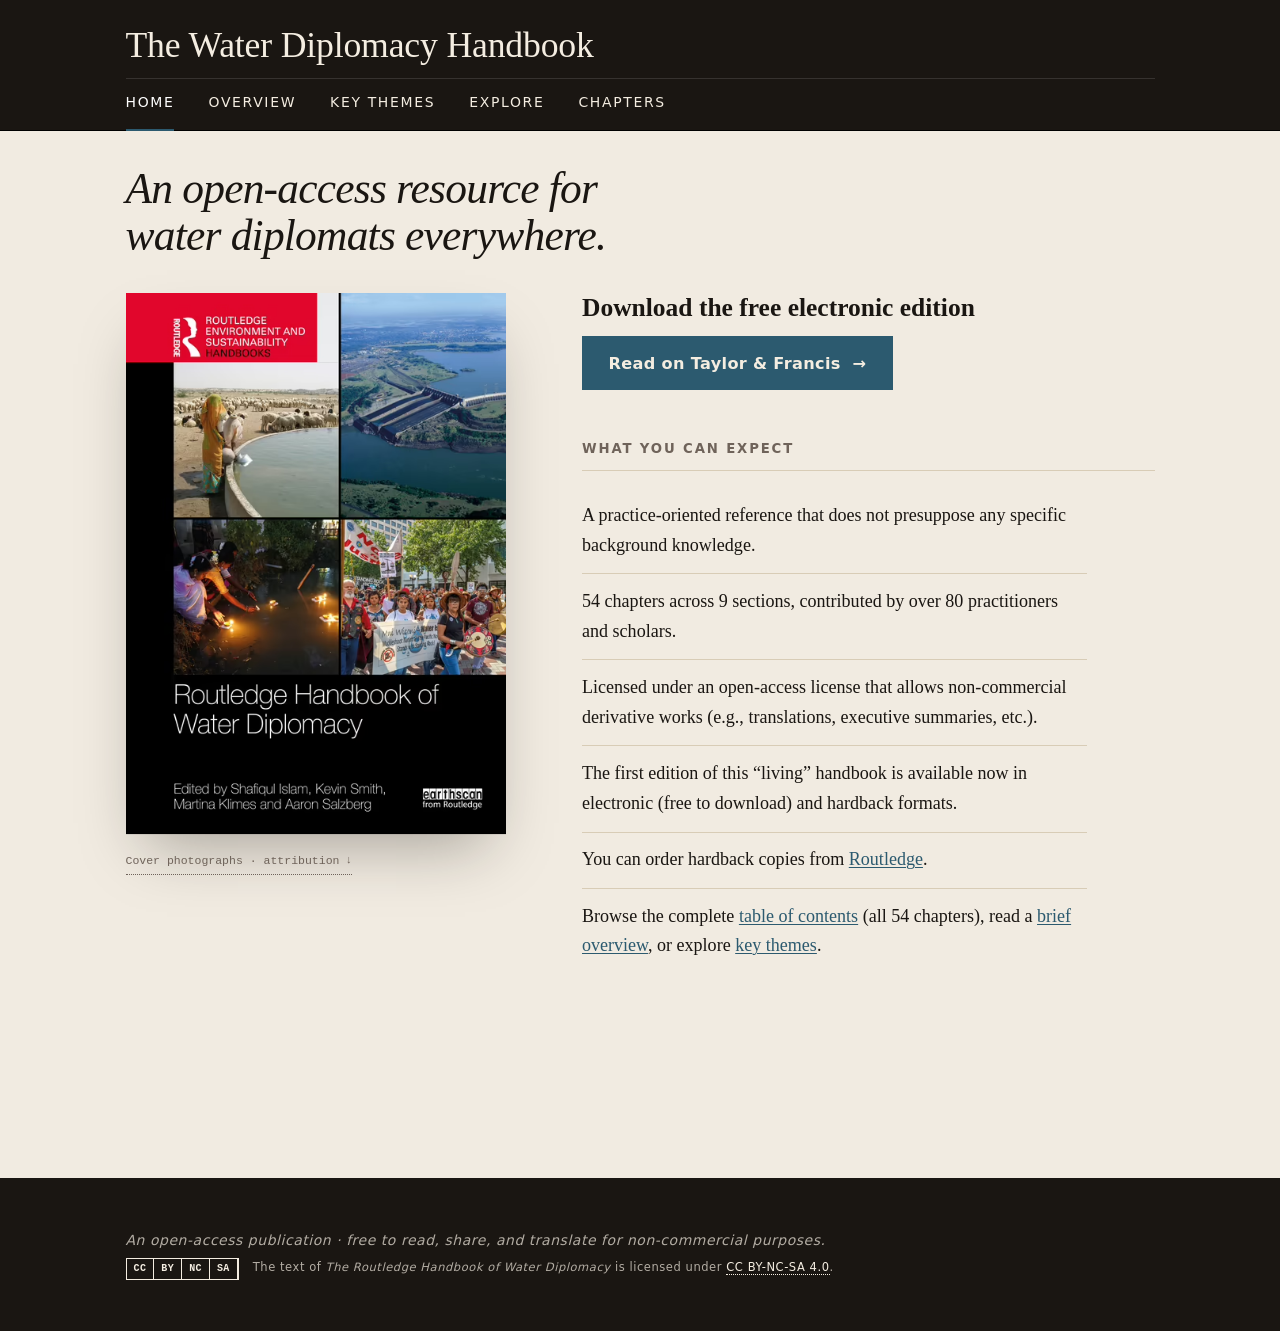
==== index.html @ 6915f602 "Initial static site push" ====
<!doctype html>
<html lang="en">
<head>
	<meta charset="utf-8">
	<meta name="viewport" content="width=device-width, initial-scale=1">
	<title>The Water Diplomacy Handbook</title>
	<meta name="description" content="An open-access resource for water diplomats everywhere. A practice-oriented reference, 54 chapters by 80+ contributors, available free as e-book and in hardback from Routledge.">
	<link rel="canonical" href="https://waterdiplomacyhandbook.com/">
	<link rel="icon" href="/favicon.ico" sizes="any">
	<link rel="icon" href="/favicon.svg" type="image/svg+xml">
	<script>document.documentElement.classList.add("js");</script>
	<link rel="stylesheet" href="styles.css?v=20260523-pages">

	<meta name="citation_title" content="Routledge Handbook of Water Diplomacy">
	<meta name="citation_author" content="Islam, Shafiqul">
	<meta name="citation_author" content="Smith, Kevin">
	<meta name="citation_author" content="Klimes, Martina">
	<meta name="citation_author" content="Salzberg, Aaron">
	<meta name="citation_publisher" content="Routledge">
	<meta name="citation_isbn" content="978-1-003-17843-9">
	<meta name="citation_isbn" content="978-1-032-01389-3">
	<meta name="citation_isbn" content="978-1-032-01392-3">
	<meta name="citation_publication_date" content="2026">
	<meta name="citation_book_title" content="Routledge Handbook of Water Diplomacy">
	<meta name="citation_doi" content="10.4324/9781003178439">

	<meta property="og:type" content="book">
	<meta property="og:site_name" content="The Water Diplomacy Handbook">
	<meta property="og:title" content="The Water Diplomacy Handbook">
	<meta property="og:description" content="An open-access resource for water diplomats everywhere. A practice-oriented reference, 54 chapters by 80+ contributors, available free as e-book and in hardback from Routledge.">
	<meta property="og:url" content="https://waterdiplomacyhandbook.com/">
	<meta property="og:image" content="https://waterdiplomacyhandbook.com/assets/images/cover/cover-handbook.jpg">
	<meta property="og:image:width" content="1800">
	<meta property="og:image:height" content="2562">
	<meta property="og:image:alt" content="Routledge Handbook of Water Diplomacy book cover">
	<meta property="book:isbn" content="978-1-003-17843-9">
	<meta property="book:release_date" content="2026">
	<meta name="twitter:card" content="summary_large_image">
	<meta name="twitter:title" content="The Water Diplomacy Handbook">
	<meta name="twitter:description" content="An open-access resource for water diplomats everywhere. 54 chapters by 80+ contributors, free e-book + Routledge hardback.">
	<meta name="twitter:image" content="https://waterdiplomacyhandbook.com/assets/images/cover/cover-handbook.jpg">
	<meta name="twitter:image:alt" content="Routledge Handbook of Water Diplomacy book cover">

	<script type="application/ld+json">
{
	"@context": "https://schema.org",
	"@type": "Book",
	"name": "Routledge Handbook of Water Diplomacy",
	"alternateName": "The Water Diplomacy Handbook",
	"description": "An open-access reference for water diplomats. 54 chapters across 9 sections, by 80+ practitioners and scholars. Available free as e-book and in hardback from Routledge.",
	"url": "https://waterdiplomacyhandbook.com/",
	"image": "https://waterdiplomacyhandbook.com/assets/images/cover/cover-handbook.jpg",
	"isbn": [
		"978-1-032-01389-3",
		"978-1-032-01392-3",
		"978-1-003-17843-9"
	],
	"bookEdition": "First Edition",
	"datePublished": "2026",
	"copyrightYear": 2026,
	"inLanguage": "en",
	"publisher": {
		"@type": "Organization",
		"name": "Routledge",
		"parentOrganization": {
			"@type": "Organization",
			"name": "Taylor & Francis Group"
		}
	},
	"editor": [
		{ "@type": "Person", "name": "Shafiqul Islam" },
		{ "@type": "Person", "name": "Kevin Smith" },
		{ "@type": "Person", "name": "Martina Klimes" },
		{ "@type": "Person", "name": "Aaron Salzberg" }
	],
	"license": "https://creativecommons.org/licenses/by-nc-sa/4.0/deed.en",
	"sameAs": "https://www.taylorfrancis.com/books/oa-edit/10.4324/9781003178439",
	"identifier": {
		"@type": "PropertyValue",
		"propertyID": "DOI",
		"value": "10.4324/9781003178439"
	},
	"workExample": {
		"@type": "Book",
		"@id": "https://waterdiplomacyhandbook.com/chapters/",
		"bookFormat": "https://schema.org/EBook",
		"isbn": "978-1-003-17843-9"
	}
}
	</script>
</head>
<body>
	<a class="skip-link" href="#content">Skip to content</a>

	<header class="site-header">
		<div class="container">
			<p class="wordmark"><a href="./" rel="home">The Water Diplomacy Handbook</a></p>
		</div>
		<nav class="site-nav" aria-label="Primary">
			<div class="container">
				<button class="nav-toggle" type="button" aria-label="Menu" aria-expanded="false" aria-controls="nav-list">Menu</button>
				<ul class="nav-list" id="nav-list">
						<li><a href="./" aria-current="page">Home</a></li>
						<li><a href="./brief-overview/">Overview</a></li>
						<li><a href="./key-themes/">Key Themes</a></li>
						<li><a href="./explore/">Explore</a></li>
						<li><a href="./chapters/">Chapters</a></li>
					</ul>
			</div>
		</nav>
	</header>

	<main id="content">
		<div class="container">
			<h1 class="lead-heading">An open-access resource for water diplomats everywhere.</h1>

			<section class="home-grid">
				<figure>
					<picture>
						<source type="image/avif"
						        srcset="assets/images/cover/cover-handbook-480.avif 480w,
						                assets/images/cover/cover-handbook-800.avif 800w,
						                assets/images/cover/cover-handbook-1200.avif 1200w,
						                assets/images/cover/cover-handbook-1800.avif 1800w"
						        sizes="(min-width: 820px) 380px, calc(100vw - 3rem)">
						<source type="image/webp"
						        srcset="assets/images/cover/cover-handbook-480.webp 480w,
						                assets/images/cover/cover-handbook-800.webp 800w,
						                assets/images/cover/cover-handbook-1200.webp 1200w,
						                assets/images/cover/cover-handbook-1800.webp 1800w"
						        sizes="(min-width: 820px) 380px, calc(100vw - 3rem)">
						<img src="assets/images/cover/cover-handbook.jpg"
						     srcset="assets/images/cover/cover-handbook-480.jpg 480w,
						             assets/images/cover/cover-handbook-800.jpg 800w,
						             assets/images/cover/cover-handbook-1200.jpg 1200w,
						             assets/images/cover/cover-handbook-1800.jpg 1800w"
						     sizes="(min-width: 820px) 380px, calc(100vw - 3rem)"
						     alt="Routledge Handbook of Water Diplomacy book cover"
						     width="1800" height="2562"
						     loading="eager"
					     fetchpriority="high">
					</picture>
					<figcaption class="cover-credits" id="cover-credits">
						<details>
							<summary>Cover photographs · attribution</summary>
							<ol>
								<li><span class="pos">Top&nbsp;left</span> &ldquo;<a href="https://commons.wikimedia.org/wiki/File:Thar_Desert,_India,_Water_well.jpg">Water well in Thar Desert, India</a>&rdquo; by Vyacheslav&nbsp;Argenberg &middot; <a href="https://creativecommons.org/licenses/by/4.0/deed.en">CC&nbsp;BY&nbsp;4.0</a></li>
								<li><span class="pos">Top&nbsp;right</span> &ldquo;<a href="https://commons.wikimedia.org/wiki/File:Itaipu_Aerea.jpg">Aerial view of Itaipu Dam</a>&rdquo; by International Hydropower Association (IHA) &middot; <a href="https://creativecommons.org/licenses/by/2.0/deed.en">CC&nbsp;BY&nbsp;2.0</a></li>
								<li><span class="pos">Bottom&nbsp;left</span> &ldquo;<a href="https://commons.wikimedia.org/wiki/File:NoDAPL-Drums-JohnDuffy.png">NoDAPL Drums</a>&rdquo; by John&nbsp;Duffy &middot; <a href="https://creativecommons.org/licenses/by/2.0/deed.en">CC&nbsp;BY&nbsp;2.0</a></li>
								<li><span class="pos">Bottom&nbsp;right</span> &ldquo;<a href="https://commons.wikimedia.org/wiki/File:Santal_Girls_Floating_Lighted_Diyas_On_Water_As_A_Traditional_Ritual_-_11th_Museum_Day_Celebration_-_Museum_Of_Santal_Culture_-_Birbhum_2024-12-08_03165.jpg">Santal Girls Floating Lighted Diyas on Water as a Traditional Ritual</a>&rdquo; by Biswarup&nbsp;Ganguly &middot; <a href="https://creativecommons.org/licenses/by/4.0/deed.en">CC&nbsp;BY&nbsp;4.0</a></li>
							</ol>
							<p class="composite-note">Composited and recoloured for the book cover.</p>
						</details>
					</figcaption>
				</figure>

				<div>
					<h2>Download the free electronic edition</h2>
					<p>
						<a href="https://www.taylorfrancis.com/books/oa-edit/10.4324/9781003178439/routledge-handbook-water-diplomacy-shafiqul-islam-kevin-smith-martina-klimes-aaron-salzberg">
							Read on Taylor &amp; Francis &nbsp;→
						</a>
					</p>

					<h3>What you can expect</h3>
					<ul>
						<li>A practice-oriented reference that does not presuppose any specific background knowledge.</li>
						<li>54 chapters across 9 sections, contributed by over 80 practitioners and scholars.</li>
						<li>Licensed under an open-access license that allows non-commercial derivative works (e.g., translations, executive summaries, etc.).</li>
						<li>The first edition of this &ldquo;living&rdquo; handbook is available now in electronic (free to download) and hardback formats.</li>
						<li>You can order hardback copies from <a href="https://www.routledge.com/Routledge-Handbook-of-Water-Diplomacy/Islam-Smith-Klimes-Salzberg/p/book/9781032013893">Routledge</a>.</li>
						<li>Browse the complete <a href="./chapters/">table of contents</a> (all 54 chapters), read a <a href="./brief-overview/">brief overview</a>, or explore <a href="./key-themes/">key themes</a>.</li>
					</ul>
				</div>
			</section>
		</div>
	</main>

	<footer class="site-footer">
		<div class="container">
			<p class="oa">An open-access publication · free to read, share, and translate for non-commercial purposes.</p>
			<p class="oa-meta">
				<a class="cc-badge" href="https://creativecommons.org/licenses/by-nc-sa/4.0/deed.en" rel="license">
					<span class="cc-mark" aria-hidden="true">CC</span>
					<span class="cc-mark" aria-hidden="true">BY</span>
					<span class="cc-mark" aria-hidden="true">NC</span>
					<span class="cc-mark" aria-hidden="true">SA</span>
					<span class="sr">Creative Commons Attribution-NonCommercial-ShareAlike 4.0 International</span>
				</a>
				<span class="oa-text">The text of <em>The Routledge Handbook of Water Diplomacy</em> is licensed under <a href="https://creativecommons.org/licenses/by-nc-sa/4.0/deed.en" rel="license">CC&nbsp;BY-NC-SA&nbsp;4.0</a>.</span>
			</p>
		</div>
	</footer>
	<script src="nav.js" defer></script>
	<!-- Cloudflare Web Analytics --><script defer src="https://static.cloudflareinsights.com/beacon.min.js" data-cf-beacon='{"token":"01be9aa19bea4b0d8bfd4ba75baf1956"}'></script><!-- End Cloudflare Web Analytics -->
</body>
</html>
---- styles.css ----
/* ===========================================================
   waterdiplomacyhandbook.com — Direction A · "Imprint"
   Editorial / serif-led. Defers to the book cover.
   Pure CSS, system fonts only.
   =========================================================== */

:root {
	/* Palette pulled from the cover --------------------------- */
	--ink:       #1a1612;   /* warm black, the title-band black on the cover */
	--ink-soft:  #2c2520;
	--paper:     #f1ebe1;   /* warm cream page */
	--paper-up:  #fbf7f0;   /* slightly lighter surface */
	--rule:      #d8ccb6;   /* warm taupe hairline */
	--muted:     #6f635a;   /* warm gray for metadata */
	--accent:    #2c5a6f;   /* reservoir blue — pulled from the dam photograph on the cover */
	--accent-hi: #1f4253;   /* hover · deeper reservoir */
	--on-ink:    #f4ede1;   /* page-color on the ink band */

	/* Type --------------------------------------------------- */
	--serif: Georgia, "Iowan Old Style", "Palatino Linotype", Palatino, "Charter", "Source Serif Pro", "Times New Roman", serif;
	--sans:  ui-sans-serif, system-ui, -apple-system, "Segoe UI", "Helvetica Neue", Arial, sans-serif;
	--mono:  ui-monospace, "SF Mono", Menlo, Consolas, "Liberation Mono", monospace;

	/* Scale (1.25 minor third on a 18px base) ---------------- */
	--t-base: 1.0625rem;   /* 17px */
	--t-lg:   1.25rem;     /* 20px */
	--t-xl:   1.5rem;      /* 24px */
	--t-2xl:  2rem;        /* 32px */
	--t-3xl:  2.625rem;    /* 42px */
	--t-4xl:  clamp(2.25rem, 3.2vw + 1rem, 3.75rem);

	/* Spacing scale ----------------------------------------- */
	--s-1: .25rem;  --s-2: .5rem;  --s-3: .75rem;
	--s-4: 1rem;    --s-5: 1.5rem; --s-6: 2rem;
	--s-7: 3rem;    --s-8: 4.5rem; --s-9: 6rem;

	--measure: 64ch;
}

*, *::before, *::after { box-sizing: border-box; }

html { font-size: 17px; }
body {
	margin: 0;
	font-family: var(--serif);
	font-size: var(--t-base);
	line-height: 1.65;
	color: var(--ink);
	background: var(--paper);
	-webkit-font-smoothing: antialiased;
	text-rendering: optimizeLegibility;
}

img { max-width: 100%; height: auto; display: block; }

a {
	color: var(--accent);
	text-decoration-thickness: 1px;
	text-underline-offset: 2px;
}
a:hover, a:focus { color: var(--accent-hi); }

.skip-link {
	position: absolute; left: -9999px; top: 0;
}
.skip-link:focus {
	left: var(--s-4); top: var(--s-4);
	background: var(--ink); color: var(--on-ink);
	padding: var(--s-2) var(--s-4); z-index: 100;
}

.container {
	max-width: 1080px;
	margin: 0 auto;
	padding: 0 var(--s-5);
}

/* --- Site header: a black band that echoes the cover ----- */
.site-header {
	background: var(--ink);
	color: var(--on-ink);
	border-bottom: 1px solid #000;
}
.site-header .container {
	padding-top: var(--s-5);
	padding-bottom: var(--s-3);
}
.wordmark {
	margin: 0;
	font-family: var(--serif);
	font-weight: 400;
	font-size: clamp(1.5rem, 1.4vw + 1.1rem, 2.1rem);
	letter-spacing: -0.005em;
	line-height: 1.1;
}
.wordmark a { color: var(--on-ink); text-decoration: none; }
.wordmark a:hover { color: #fff; }

.site-nav { background: var(--ink); }
.site-nav .container { padding-top: 0; padding-bottom: 0; }
.site-nav ul {
	list-style: none;
	margin: 0; padding: 0;
	display: flex; flex-wrap: wrap;
	gap: var(--s-6);
	border-top: 1px solid rgba(255,255,255,.12);
}
.site-nav a {
	display: inline-block;
	padding: var(--s-3) 0 calc(var(--s-3) + 2px);
	color: var(--on-ink);
	font-family: var(--sans);
	font-size: .82rem;
	font-weight: 500;
	letter-spacing: .12em;
	text-transform: uppercase;
	text-decoration: none;
	border-bottom: 2px solid transparent;
	margin-bottom: -1px;
}
.site-nav a:hover, .site-nav a:focus { color: #fff; }
.site-nav a[aria-current="page"] {
	border-bottom-color: var(--accent);
	color: #fff;
}

/* Progressive-enhancement primary nav. Without JavaScript, the mobile nav
   stays visible; with JavaScript, the button exposes expanded/collapsed state. */
.nav-toggle { display: none; }

/* --- Main -------------------------------------------------- */
main { padding: var(--s-6) 0 var(--s-9); }

/* ────────────────────────────────────────────────────────────
   UNIFIED PAGE HEADER
   Used on every interior page (Brief Overview, Key Themes,
   Explore, Foreword, Contributors, Detailed Overview, Chapters).
   Structure:   eyebrow → title → deck → 1px rule
   The block lives INSIDE each wrapper (.brief-section,
   .themes-prose, .overview-prose, .explore-prose, .foreword-prose,
   .chapters-page) so it inherits the wrapper's column width.
   ──────────────────────────────────────────────────────────── */
.page-head {
	margin: 0 0 var(--s-7);
	padding-bottom: var(--s-5);
	border-bottom: 1px solid var(--rule);
}
.page-eyebrow {
	font-family: var(--sans);
	font-size: .78rem;
	font-weight: 500;
	text-transform: uppercase;
	letter-spacing: .14em;
	color: var(--muted);
	margin: 0 0 var(--s-4);
	max-width: none;
	display: flex;
	flex-wrap: wrap;
	align-items: baseline;
	column-gap: .9rem;
	row-gap: .2rem;
}
.page-eyebrow em { font-style: italic; color: var(--ink-soft); }
.page-eyebrow .sep {
	color: var(--rule);
	font-weight: 400;
}
.page-eyebrow a {
	color: var(--accent);
	text-decoration: none;
	border-bottom: 1px solid currentColor;
	padding-bottom: 1px;
}
.page-title {
	font-family: var(--serif);
	font-weight: 400;
	font-style: italic;
	font-size: var(--t-3xl);
	letter-spacing: -0.015em;
	line-height: 1.05;
	color: var(--ink);
	margin: 0;
	max-width: 22ch;
	text-wrap: balance;
}
.page-deck {
	font-family: var(--serif);
	font-style: italic;
	font-size: clamp(1.1rem, 1.1vw + .7rem, 1.35rem);
	line-height: 1.35;
	color: var(--ink-soft);
	margin: var(--s-3) 0 0;
	max-width: 50ch;
	text-wrap: balance;
}
.page-deck em { font-style: normal; }   /* nested <em> reads as upright inside italic deck */
.page-deck a {
	color: var(--accent);
	text-decoration: none;
	border-bottom: 1px solid currentColor;
}
.page-deck.page-deck-nav {
	margin-top: var(--s-4);
	font-size: clamp(1rem, .7vw + .75rem, 1.15rem);
	max-width: 58ch;
}
@media (max-width: 640px) {
	.page-title { max-width: none; }
}

/* Longer lede-style decks (e.g. Brief Overview opening) need more measure */
.page-deck.brief-deck {
	max-width: 72ch;
	font-size: clamp(1.05rem, .6vw + .85rem, 1.2rem);
	line-height: 1.45;
}

/* Page citation — the chapters page replaces the deck with a small
   structured bibliographic record (handbook title · imprint · ISBNs).
   Mono numerals echo the .chapters-meta and footer typography. */
.page-citation {
	margin: var(--s-4) 0 0;
	display: grid;
	gap: var(--s-2);
	max-width: 56ch;
}
.page-citation .cite-book {
	font-family: var(--serif);
	font-style: italic;
	font-size: 1.05rem;
	line-height: 1.3;
	margin: 0;
	max-width: none;
	color: var(--ink);
}
.page-citation .cite-book cite { font-style: italic; }
.page-citation .cite-imprint {
	font-family: var(--sans);
	font-size: .82rem;
	line-height: 1.45;
	letter-spacing: .01em;
	color: var(--muted);
	margin: 0;
	max-width: none;
}
.page-citation .cite-isbns {
	margin: var(--s-3) 0 0;
	display: grid;
	grid-template-columns: repeat(2, minmax(0, max-content));
	gap: var(--s-1) var(--s-6);
	font-family: var(--mono);
	font-size: 11.5px;
	line-height: 1.55;
}
.page-citation .cite-isbns > div { display: contents; }
.page-citation .cite-isbns dt {
	color: var(--muted);
	letter-spacing: .04em;
	margin: 0;
	white-space: nowrap;
}
.page-citation .cite-isbns dd {
	color: var(--ink);
	margin: 0;
	white-space: nowrap;
}
.page-citation .cite-isbns dd a {
	color: var(--ink);
	text-decoration: none;
	border-bottom: 1px solid var(--rule);
}
.page-citation .cite-isbns dd a:hover { color: var(--accent); border-bottom-color: currentColor; }
@media (max-width: 520px) {
	.page-citation .cite-isbns {
		grid-template-columns: max-content 1fr;
		gap: var(--s-1) var(--s-4);
	}
}

h1, h2, h3, h4, h5, h6 {
	font-family: var(--serif);
	font-weight: 400;
	color: var(--ink);
	line-height: 1.2;
	margin: 0 0 var(--s-4);
}
h2 { font-size: var(--t-2xl); letter-spacing: -0.01em; }
h3 { font-size: var(--t-lg); letter-spacing: -0.005em; }

p { margin: 0 0 var(--s-4); max-width: var(--measure); }

/* --- Home: hero --------------------------------------------- */
.lead-heading {
	font-size: clamp(1.9rem, 2.2vw + .9rem, 2.75rem);
	line-height: 1.08;
	letter-spacing: -0.018em;
	margin: 0 0 var(--s-6);
	max-width: 24ch;
	font-style: italic;
	font-weight: 400;
}
.lead-heading::after { content: none; }

.home-grid {
	display: grid;
	grid-template-columns: 1fr;
	gap: var(--s-7);
	background: transparent;
	padding: 0;
	border-radius: 0;
	align-items: start;
}
@media (min-width: 820px) {
	.home-grid { grid-template-columns: minmax(280px, 380px) 1fr; gap: var(--s-8); }
}
.home-grid figure { margin: 0; }
.home-grid figure picture,
.home-grid figure img {
	aspect-ratio: 1800 / 2562;
}
.home-grid figure picture {
	display: block;
}
.home-grid figure img {
	width: 100%;
	height: auto;
	box-shadow:
		0 1px 0 rgba(0,0,0,.08),
		0 30px 60px -20px rgba(26,22,18,.35);
}
.home-grid h2 {
	font-size: var(--t-xl);
	font-weight: 600;
	letter-spacing: 0;
	margin-bottom: var(--s-3);
}
.home-grid h2 + p { font-size: var(--t-lg); line-height: 1.45; }

/* Primary CTA — the loudest move on the page */
.home-grid h2 + p a {
	display: inline-block;
	background: var(--accent);
	color: var(--on-ink);
	text-decoration: none;
	padding: .85rem 1.5rem;
	font-family: var(--sans);
	font-size: .95rem;
	font-weight: 600;
	letter-spacing: .02em;
	border: 1px solid var(--accent);
}
.home-grid h2 + p a:hover {
	background: var(--accent-hi);
	border-color: var(--accent-hi);
	color: #fff;
}

.home-grid h3 {
	font-family: var(--sans);
	font-size: .78rem;
	text-transform: uppercase;
	letter-spacing: .14em;
	color: var(--muted);
	font-weight: 600;
	margin: var(--s-7) 0 var(--s-4);
	padding-bottom: var(--s-3);
	border-bottom: 1px solid var(--rule);
}
.home-grid ul {
	list-style: none;
	padding: 0; margin: 0;
}
.home-grid li {
	padding: var(--s-3) 0;
	border-bottom: 1px solid var(--rule);
	max-width: 56ch;
}
.home-grid li:last-child { border-bottom: none; }

/* --- Brief Overview ---------------------------------------- */
.access-cta {
	font-family: var(--sans);
	font-size: .82rem;
	letter-spacing: .12em;
	text-transform: uppercase;
	color: var(--muted);
	border-top: 1px solid var(--rule);
	border-bottom: 1px solid var(--rule);
	padding: var(--s-3) 0;
	margin: 0 0 var(--s-7);
	text-align: left;
}
.access-cta a {
	color: var(--accent);
	text-decoration: none;
	border-bottom: 1px solid currentColor;
	padding-bottom: 1px;
	font-style: normal;
}

.brief-section {
	background: transparent;
	padding: 0;
	border-radius: 0;
}
.brief-section h2 {
	font-family: var(--serif);
	font-size: var(--t-lg);
	font-weight: 600;
	color: var(--ink);
	margin-top: 0;
}

/* When the very first content block after the page-head is a .cols row,
   suppress its border-top — the page-head's bottom border is enough. */
.page-head + .cols-5-7 {
	border-top: none;
	padding-top: 0;
}

.cols {
	display: grid;
	grid-template-columns: 1fr;
	gap: var(--s-6);
	margin-bottom: var(--s-7);
}
@media (min-width: 760px) {
	.cols-5-7 {
		grid-template-columns: 1fr 1fr;
		gap: var(--s-8);
		padding-top: var(--s-5);
		border-top: 1px solid var(--rule);
	}
	.cols-4 { grid-template-columns: repeat(4, 1fr); gap: var(--s-5); }
}

/* Editors strip — quiet, "about the editors" tone */
.brief-section > h3 {
	font-family: var(--sans);
	font-size: .78rem;
	text-transform: uppercase;
	letter-spacing: .14em;
	color: var(--muted);
	font-weight: 600;
	margin-top: var(--s-8);
	padding-bottom: var(--s-3);
	border-bottom: 1px solid var(--rule);
}
.editor-card {
	font-size: .94rem;
	line-height: 1.5;
}
.editor-card p { margin: var(--s-1) 0; max-width: none; }
.editor-card .editor-name {
	font-family: var(--serif);
	font-size: 1.05rem;
	font-weight: 600;
	color: var(--ink);
	margin-bottom: var(--s-2);
	font-style: italic;
}

/* --- Key Themes long-form -------------------------------- */
.themes-prose {
	background: transparent;
	padding: 0;
	border-radius: 0;
	max-width: none;
	margin: 0;
}
.themes-prose .page-head {
	border-bottom: none;
	padding-bottom: 0;
	margin-bottom: var(--s-6);
}
.themes-prose .page-title + .page-deck {
	margin-top: var(--s-4);
}
.themes-prose .themes-intro {
	font-size: 1.2rem;
	line-height: 1.65;
	color: var(--ink-soft);
	margin: 0 0 var(--s-6);
	max-width: 66ch;
}

.themes-prose .theme-map,
.themes-prose .theme-section,
.themes-prose .theme-next {
	max-width: 760px;
}

.themes-prose .theme-map ol {
	list-style: none;
	padding: 0;
	margin: 0 0 var(--s-8);
	counter-reset: theme;
	display: grid;
	gap: 0;
	border-top: 1px solid var(--rule);
}
.themes-prose .theme-map li {
	counter-increment: theme;
	margin: 0;
	border-bottom: 1px solid var(--rule);
	line-height: 1.4;
	display: grid;
	grid-template-columns: 3rem minmax(0, 1fr);
	align-items: baseline;
	column-gap: 0;
	padding: var(--s-4) 0;
}
.themes-prose .theme-map li > a {
	grid-column: 2;
	grid-row: 1;
	font-family: var(--serif);
	font-size: var(--t-lg);
	font-style: italic;
	color: var(--ink);
	text-decoration: none;
}
.themes-prose .theme-map li > a:hover,
.themes-prose .theme-map li > a:focus-visible {
	color: var(--accent);
	text-decoration: underline;
	text-decoration-thickness: 1px;
	text-underline-offset: .16em;
}
.themes-prose .theme-map li::before {
	content: counter(theme, decimal-leading-zero);
	grid-column: 1;
	grid-row: 1 / span 2;
	font-family: var(--sans);
	font-style: normal;
	font-size: .8rem;
	letter-spacing: .12em;
	color: var(--muted);
	font-weight: 600;
}
.themes-prose .theme-map .theme-desc {
	grid-column: 2 / -1;
	grid-row: 2;
	display: block;
	min-width: 0;
	margin-top: var(--s-1);
	font-family: var(--sans);
	font-style: normal;
	font-size: .9rem;
	line-height: 1.45;
	color: var(--ink-soft);
	text-decoration: none;
}

.themes-prose p {
	font-size: 1.125rem;
	line-height: 1.7;
	margin: 0 0 var(--s-5);
	max-width: 68ch;
}
.themes-prose ul {
	max-width: 68ch;
	padding-left: 1.2rem;
	margin: 0 0 var(--s-6);
}
.themes-prose li { margin-bottom: var(--s-4); line-height: 1.6; }

.themes-prose .theme-section {
	padding-top: var(--s-7);
	margin-top: var(--s-7);
	border-top: 1px solid var(--rule);
	scroll-margin-top: var(--s-7);
}
.themes-prose .theme-number {
	font-family: var(--sans);
	font-size: .76rem;
	text-transform: uppercase;
	letter-spacing: .16em;
	font-weight: 700;
	color: var(--accent);
	margin-bottom: var(--s-2);
}
.themes-prose .theme-section h2 {
	font-family: var(--serif);
	font-size: clamp(1.75rem, 2.8vw, 2.35rem);
	font-style: italic;
	font-weight: 500;
	line-height: 1.12;
	margin: 0 0 var(--s-4);
	max-width: 12em;
}
.themes-prose .theme-section > :last-child { margin-bottom: 0; }

	.themes-prose em { font-style: italic; color: var(--ink-soft); }
	.themes-prose .theme-next {
		margin: var(--s-8) 0 0;
		padding: var(--s-5) 0;
		border-top: 1px solid var(--ink);
		border-bottom: 1px solid var(--rule);
	}
	.themes-prose .theme-next p {
		font-family: var(--serif);
		font-style: italic;
		font-size: clamp(1.18rem, 1vw + .85rem, 1.45rem);
		line-height: 1.32;
		color: var(--ink-soft);
		margin: 0;
		max-width: 46ch;
	}
	.themes-prose .theme-next a {
		color: var(--accent);
		text-decoration: none;
		border-bottom: 1px solid rgba(44, 90, 111, .35);
	}
	.themes-prose .theme-next a:hover,
	.themes-prose .theme-next a:focus {
		border-bottom-color: currentColor;
	}

	/* --- Explore (Ch03 topical + role-based reading paths) --- */
	.explore-prose {
	max-width: none;
	margin: 0 auto;
}
.explore-prose .lede {
	font-size: 1.125rem;
	line-height: 1.7;
	color: var(--ink-soft);
	max-width: 68ch;
	margin: 0 0 var(--s-5);
}
.explore-prose .lede strong { color: var(--ink); }
.explore-prose .explore-jump {
	font-family: var(--sans);
	font-size: .82rem;
	line-height: 1.7;
	color: var(--muted);
	padding: var(--s-4) 0;
	margin: 0 0 var(--s-7);
	border-top: 1px solid var(--rule);
	border-bottom: 1px solid var(--rule);
}
.explore-prose .explore-jump p { margin: 0; }
.explore-prose .explore-jump strong {
	color: var(--ink);
	text-transform: uppercase;
	letter-spacing: .08em;
	font-size: .78rem;
}
.explore-prose .explore-jump a {
	color: var(--accent);
	text-decoration: none;
	border-bottom: 1px solid transparent;
}
.explore-prose .explore-jump a:hover,
.explore-prose .explore-jump a:focus { border-bottom-color: currentColor; }

.explore-prose h2 {
	font-size: var(--t-xl);
	font-style: italic;
	letter-spacing: -0.01em;
	margin: var(--s-9) 0 var(--s-4);
	padding-top: var(--s-5);
	border-top: 1px solid var(--rule);
}
.explore-prose h3 {
	font-family: var(--sans);
	font-size: .9rem;
	text-transform: uppercase;
	letter-spacing: .16em;
	font-weight: 700;
	color: var(--accent);
	margin: var(--s-7) 0 var(--s-3);
}
.explore-prose .pathway > p {
	font-size: 1.0625rem;
	line-height: 1.7;
	max-width: 68ch;
	margin: 0 0 var(--s-5);
}

/* Keep prose sections below the diptych at a comfortable reading width */
.explore-prose .pathway { max-width: 760px; margin-left: auto; margin-right: auto; }
.explore-prose .page-head { max-width: none; margin-left: 0; margin-right: 0; }
.explore-prose .page-head {
	border-bottom: none;
	padding-bottom: 0;
}

/* ────────────────────────────────────────────────────────────
   EXPLORE DIPTYCH (V5)
   Two pathways side-by-side under the page-head: by role
   (4 communities) and by topic (10 factors). Subgrid keeps
   the title-block / frame / list edges aligned across the
   divider regardless of how lines wrap.
   ──────────────────────────────────────────────────────────── */
.explore-prose .pathway-diptych {
	display: grid;
	grid-template-columns: 1fr 1fr;
	grid-template-rows: auto auto auto auto 1fr;
	border-top: 2px solid var(--ink);
	margin: var(--s-6) 0 var(--s-9);
}
.explore-prose .pathway-diptych + .pathway h2 {
	border-top: none;
	padding-top: 0;
}
.explore-prose .pathway-pane {
	display: grid;
	grid-template-rows: subgrid;
	grid-row: span 5;
	padding: var(--s-7) clamp(20px, 3vw, 40px);
	border-bottom: 1px solid var(--rule);
	min-width: 0;
}
.explore-prose .pathway-pane.role { border-right: 1px solid var(--rule); }

.explore-prose .path-num {
	font-family: var(--mono);
	font-size: 12px;
	letter-spacing: .14em;
	color: var(--accent);
	margin: 0 0 var(--s-3);
	text-transform: uppercase;
}
.explore-prose .path-eyebrow {
	font-family: var(--sans);
	font-size: .76rem;
	text-transform: uppercase;
	letter-spacing: .14em;
	color: var(--muted);
	margin: 0 0 8px;
}
.explore-prose .path-title {
	font-family: var(--serif);
	font-style: italic;
	font-size: clamp(1.6rem, 2.2vw + .6rem, 2.4rem);
	line-height: 1.05;
	letter-spacing: -0.012em;
	margin: 0 0 var(--s-3);
	color: var(--ink);
	text-wrap: balance;
	max-width: none;
}
.explore-prose .path-title a {
	color: inherit;
	text-decoration: none;
	border-bottom: 1px solid transparent;
	transition: border-color .1s ease, color .1s ease;
}
.explore-prose .path-title a:hover,
.explore-prose .path-title a:focus {
	color: var(--accent);
	border-bottom-color: currentColor;
}
.explore-prose .path-frame {
	font-family: var(--serif);
	font-size: 1rem;
	line-height: 1.55;
	color: var(--ink-soft);
	margin: 0 0 var(--s-5);
	max-width: 38ch;
}
.explore-prose .path-frame em { font-style: italic; color: var(--ink); }

/* Role list — 4 equal rows, label + chapter count, italic descriptor below */
.explore-prose .role-list {
	list-style: none; padding: 0; margin: 0;
	display: grid;
	grid-template-rows: repeat(4, 1fr);
	border-top: 1px solid var(--rule);
	align-self: stretch; height: 100%;
}
.explore-prose .role-list li { border-bottom: 1px solid var(--rule); }
.explore-prose .role-list a {
	display: grid;
	grid-template-columns: 1fr auto;
	gap: 4px 12px;
	align-items: baseline;
	align-content: center;
	padding: 14px 0;
	text-decoration: none;
	color: var(--ink);
	height: 100%;
}
.explore-prose .role-list a:hover { color: var(--accent); }
.explore-prose .role-list a:hover .desc { color: var(--accent); opacity: .8; }
.explore-prose .role-list .label {
	font-family: var(--serif);
	font-size: 1.125rem;
	line-height: 1.3;
	grid-row: 1; grid-column: 1;
}
.explore-prose .role-list .desc {
	font-family: var(--serif); font-style: italic;
	font-size: .9rem; line-height: 1.35; color: var(--muted);
	grid-row: 2; grid-column: 1;
	margin-top: 2px;
}
.explore-prose .role-list .meta {
	font-family: var(--mono); font-size: 10.5px;
	color: var(--muted);
	letter-spacing: .02em;
	white-space: nowrap;
	grid-row: 1; grid-column: 2;
}

/* Topic grid — 2 columns × 5 rows, italic serif labels, chapter count */
.explore-prose .topic-grid {
	display: grid;
	grid-template-columns: repeat(2, 1fr);
	grid-template-rows: repeat(5, 1fr);
	gap: 0;
	border-top: 1px solid var(--rule);
	list-style: none; padding: 0; margin: 0;
	align-self: stretch; height: 100%;
}
.explore-prose .topic-grid li {
	border-bottom: 1px solid var(--rule);
	min-width: 0;
}
.explore-prose .topic-grid li:nth-child(odd) { border-right: 1px solid var(--rule); }
.explore-prose .topic-grid a {
	display: grid;
	grid-template-columns: 1fr auto;
	gap: 12px;
	align-items: center;
	padding: 20px 16px 20px 0;
	text-decoration: none;
	color: var(--ink);
	height: 100%;
}
.explore-prose .topic-grid li:nth-child(even) a { padding-left: 20px; }
.explore-prose .topic-grid a:hover { color: var(--accent); }
.explore-prose .topic-grid .label {
	font-family: var(--serif);
	font-style: italic;
	font-size: 1.15rem;
	line-height: 1.2;
	letter-spacing: -0.005em;
}
.explore-prose .topic-grid .meta {
	font-family: var(--mono);
	font-size: 10.5px;
	color: var(--muted);
	letter-spacing: .02em;
	white-space: nowrap;
}

/* Mobile: stack panes */
@media (max-width: 720px) {
	.explore-prose .pathway-diptych {
		grid-template-columns: 1fr;
		grid-template-rows: none;
	}
	.explore-prose .pathway-pane {
		display: block;
		grid-row: auto;
		border-right: none;
	}
	.explore-prose .pathway-pane.role { border-right: none; }
	.explore-prose .role-list,
	.explore-prose .topic-grid {
		grid-template-rows: none;
		height: auto;
	}
	.explore-prose .role-list a,
	.explore-prose .topic-grid a {
		height: auto;
	}
	.explore-prose .topic-grid a {
		grid-template-columns: 1fr;
		gap: 6px;
		align-items: start;
	}
	.explore-prose .topic-grid .meta {
		justify-self: start;
	}
}
@media (max-width: 400px) {
	.explore-prose .role-list a {
		grid-template-columns: 1fr;
		gap: 3px;
	}
	.explore-prose .role-list .label,
	.explore-prose .role-list .desc,
	.explore-prose .role-list .meta {
		grid-column: 1;
	}
	.explore-prose .role-list .meta {
		grid-row: 2;
		justify-self: start;
	}
	.explore-prose .role-list .desc {
		grid-row: 3;
	}
	.explore-prose .topic-grid {
		grid-template-columns: 1fr;
	}
	.explore-prose .topic-grid li:nth-child(odd) {
		border-right: none;
	}
	.explore-prose .topic-grid li:nth-child(even) a {
		padding-left: 0;
	}
}

/* By-role: community grid */
.community-grid {
	display: grid;
	grid-template-columns: repeat(2, 1fr);
	gap: var(--s-5) var(--s-6);
	margin: 0 0 var(--s-7);
}
.community-grid > div h4 {
	font-family: var(--sans);
	font-size: .76rem;
	text-transform: uppercase;
	letter-spacing: .12em;
	font-weight: 700;
	color: var(--ink);
	margin: 0 0 var(--s-2);
}
.community-grid > div > p {
	font-size: .98rem;
	line-height: 1.55;
	color: var(--ink-soft);
	margin: 0 0 var(--s-3);
}
.community-grid > div ul {
	list-style: none;
	padding: 0;
	margin: 0;
}
.community-grid > div li {
	padding: var(--s-2) 0;
	border-top: 1px solid var(--rule);
	font-size: .95rem;
	line-height: 1.5;
}
.community-grid > div li:last-child { border-bottom: 1px solid var(--rule); }
.community-grid a {
	color: var(--ink);
	text-decoration: none;
	border-bottom: 1px solid transparent;
}
.community-grid a:hover,
.community-grid a:focus {
	color: var(--accent);
	border-bottom-color: currentColor;
}

/* By-topic: factor chapter list with annotations */
.factor-chapters {
	list-style: none;
	padding: 0;
	margin: 0 0 var(--s-6);
	max-width: 68ch;
	border-top: 1px solid var(--rule);
}
.factor-chapters li {
	padding: var(--s-3) 0;
	border-bottom: 1px solid var(--rule);
	font-size: .98rem;
	line-height: 1.55;
}
.factor-chapters a {
	color: var(--ink);
	text-decoration: none;
	border-bottom: 1px solid transparent;
}
.factor-chapters a:hover,
.factor-chapters a:focus {
	color: var(--accent);
	border-bottom-color: currentColor;
}
.factor-chapters .annotation {
	color: var(--muted);
	font-size: .92rem;
}

/* Mobile reflow for community grids */
@media (max-width: 640px) {
	.community-grid { grid-template-columns: 1fr; gap: var(--s-5); }
}

/* ────────────────────────────────────────────────────────────
   COMMUNITY COMPASS (within + across)
   2×2 compass on desktop: Within at top-left with accent wash,
   three With-X cards in the other quadrants, community name
   centered. On mobile, stacks linearly with Within first; the
   spatial arrows and the center label hide because they only
   carry meaning spatially.
   ──────────────────────────────────────────────────────────── */
.explore-prose .compass {
	display: grid;
	grid-template-columns: 1fr 1fr;
	gap: 0;
	border-top: 2px solid var(--ink);
	position: relative;
	margin: var(--s-4) 0 var(--s-7);
}
.explore-prose .compass .quad {
	padding: var(--s-5) clamp(16px, 3vw, 32px);
	border-bottom: 1px solid var(--rule);
	min-width: 0;
}
.explore-prose .compass .quad.q-tl { border-right: 1px solid var(--rule); }
.explore-prose .compass .quad.q-bl { border-right: 1px solid var(--rule); border-bottom: none; }
.explore-prose .compass .quad.q-br { border-bottom: none; }
.explore-prose .compass .quad.within {
	background: linear-gradient(135deg, rgba(44,90,111,.05) 0%, transparent 60%);
}
.explore-prose .compass .relation {
	font-family: var(--sans);
	font-size: .72rem;
	letter-spacing: .14em;
	text-transform: uppercase;
	color: var(--accent);
	font-weight: 600;
	margin: 0 0 6px;
	display: flex; gap: 8px; align-items: baseline;
}
.explore-prose .compass .relation .arrow {
	font-family: var(--mono);
	font-weight: 400;
	color: var(--muted);
	letter-spacing: 0;
}
.explore-prose .compass .relation em {
	display: block;
	font-family: var(--serif); font-style: italic;
	font-size: 1.0625rem;
	color: var(--ink);
	text-transform: none; font-weight: 400;
	letter-spacing: -0.005em;
	max-width: 17ch;
}
.explore-prose .compass .quad > p {
	font-family: var(--serif);
	font-size: .95rem; line-height: 1.5;
	color: var(--ink-soft);
	margin: 0 0 var(--s-3);
	max-width: 36ch;
}
.explore-prose .compass .quad ul { list-style: none; padding: 0; margin: 0; }
.explore-prose .compass .quad li {
	padding: 4px 0;
	display: grid;
	grid-template-columns: 2.8rem 1fr;
	gap: 8px; align-items: baseline;
	font-size: .92rem;
}
.explore-prose .compass .quad .ch-num {
	font-family: var(--mono); font-size: 10.5px;
	color: var(--muted); letter-spacing: .04em;
}
.explore-prose .compass .quad .ch-title { font-family: var(--serif); font-style: italic; }
.explore-prose .compass .quad a {
	color: var(--ink); text-decoration: none;
	border-bottom: 1px solid transparent;
}
.explore-prose .compass .quad a:hover { color: var(--accent); border-bottom-color: currentColor; }
.explore-prose .compass .center-tag {
	position: absolute;
	top: 50%; left: 50%;
	transform: translate(-50%, -50%);
	background: var(--paper);
	border: 1px solid var(--ink);
	padding: 6px 12px;
	font-family: var(--serif);
	font-style: italic;
	font-size: 1rem;
	letter-spacing: 0;
	color: var(--ink);
	pointer-events: none;
	white-space: nowrap;
}
.explore-prose .compass .center-tag strong {
	font-family: var(--serif); font-style: italic;
	text-transform: none; letter-spacing: 0;
	font-weight: 400;
}

/* Mobile: stack linearly, Within first */
@media (max-width: 720px) {
	.explore-prose .compass {
		grid-template-columns: 1fr;
		display: flex;
		flex-direction: column;
	}
	.explore-prose .compass .quad {
		border-right: none !important;
		border-bottom: 1px solid var(--rule);
		padding: var(--s-5) 0;
	}
	.explore-prose .compass .quad.q-br { border-bottom: 1px solid var(--rule); }
	.explore-prose .compass .quad.within {
		background: none;
		border-top: 0;
		padding-top: 0;
	}
	.explore-prose .compass .relation .arrow { display: none; }
	.explore-prose .compass .center-tag { display: none; }
	.explore-prose .compass .quad.within { order: 1; }
	.explore-prose .compass .quad.q-tr   { order: 2; }
	.explore-prose .compass .quad.q-bl   { order: 3; }
	.explore-prose .compass .quad.q-br   { order: 4; }
}

/* --- Foreword (verbatim reproduction of Eliasson's piece) -- */
.foreword-prose {
	max-width: 64ch;
	margin: 0 auto;
}
.foreword-prose > p {
	font-size: 1.125rem;
	line-height: 1.7;
	margin: 0 0 var(--s-5);
}
.foreword-prose .signoff {
	font-family: var(--sans);
	font-size: .9rem;
	line-height: 1.55;
	margin: var(--s-7) 0 var(--s-5);
	color: var(--ink);
}
.foreword-prose .signoff-name {
	font-weight: 700;
	letter-spacing: .04em;
}
.foreword-prose .signoff-role {
	color: var(--muted);
	font-style: italic;
}
.foreword-prose .source-note {
	font-family: var(--sans);
	font-size: .82rem;
	line-height: 1.55;
	color: var(--muted);
	margin: var(--s-7) 0 0;
	padding-top: var(--s-4);
	border-top: 1px solid var(--rule);
}
.foreword-prose .source-note p { margin: 0; }
.foreword-prose .source-note em { font-style: italic; color: var(--ink-soft); }

/* --- Detailed Overview (longer-form intro) ---------------- */
.overview-prose {
	max-width: 68ch;
	margin: 0 auto;
}
.overview-prose .overview-back {
	font-family: var(--sans);
	font-size: .82rem;
	letter-spacing: .08em;
	text-transform: uppercase;
	color: var(--muted);
	margin: calc(-1 * var(--s-5)) 0 var(--s-7);
	max-width: none;
}
.overview-prose .overview-back a {
	color: var(--accent);
	text-decoration: none;
	border-bottom: 1px solid currentColor;
}
.overview-prose > section {
	margin: 0 0 var(--s-8);
}
.overview-prose > section h2 {
	font-family: var(--sans);
	font-size: .9rem;
	text-transform: uppercase;
	letter-spacing: .16em;
	font-weight: 700;
	color: var(--accent);
	margin: 0 0 var(--s-4);
}
.overview-prose > section p {
	font-size: 1.0625rem;
	line-height: 1.7;
	margin: 0 0 var(--s-4);
}
.overview-prose > section p em { font-style: italic; color: var(--ink-soft); }
.overview-prose .source-note {
	font-family: var(--sans);
	font-size: .82rem;
	line-height: 1.55;
	color: var(--muted);
	margin: var(--s-7) 0 0;
	padding-top: var(--s-4);
	border-top: 1px solid var(--rule);
}
.overview-prose .source-note p { margin: 0; }
.overview-prose .source-note em { font-style: italic; color: var(--ink-soft); }

/* Inline "at time of press" disclaimer above a long list */
.overview-prose .note {
	font-family: var(--sans);
	font-size: .9rem;
	line-height: 1.55;
	color: var(--muted);
	background: var(--paper-up, #fbf7f0);
	border-left: 3px solid var(--rule);
	padding: var(--s-3) var(--s-4);
	margin: 0 0 var(--s-7);
}
.overview-prose .note strong { color: var(--ink); font-weight: 700; }

/* Long alphabetical lists with bolded names + flowing bios */
.contributors-list p {
	font-size: 1.0625rem;
	line-height: 1.6;
	margin: 0 0 var(--s-4);
}
.contributors-list p strong {
	font-weight: 700;
	color: var(--ink);
}

/* --- Footer ----------------------------------------------- */
.site-footer {
	background: var(--ink);
	color: var(--on-ink);
	padding: var(--s-7) 0;
	margin-top: var(--s-9);
	font-family: var(--sans);
	font-size: .82rem;
	letter-spacing: .04em;
	text-align: left;
}
.site-footer p { margin: 0; max-width: none; color: rgba(244,237,225,.7); }
.site-footer a { color: var(--on-ink); }

/* --- Mobile tweaks --------------------------------------- */
@media (max-width: 640px) {
	html { font-size: 16px; }
	main { padding: var(--s-6) 0 var(--s-7); }
	.lead-heading { font-size: 2rem; max-width: none; }
	.themes-prose p { font-size: 1.05rem; }
	.themes-prose .theme-map li { grid-template-columns: 2.25rem minmax(0, 1fr); }
	.chapters-jump { padding: var(--s-4) var(--s-4); }

	/* Collapse the primary nav into a "Menu" disclosure on narrow screens. */
	.js .nav-toggle {
		display: block;
		cursor: pointer;
		padding: var(--s-3) 0;
		background: transparent;
		color: var(--on-ink);
		font-family: var(--sans);
		font-size: .82rem;
		font-weight: 500;
		letter-spacing: .12em;
		text-transform: uppercase;
		user-select: none;
		border-top: 1px solid rgba(255,255,255,.12);
		border-right: 0;
		border-bottom: 0;
		border-left: 0;
	}
	.js .nav-toggle::after {
		content: " \25BE";           /* small downward triangle */
		display: inline-block;
		margin-left: .3em;
		transition: transform .15s ease;
	}
	.nav-toggle[aria-expanded="true"]::after { transform: rotate(180deg); }
	.nav-toggle:focus-visible {
		outline: 2px solid var(--on-ink);
		outline-offset: 2px;
	}
	.js .nav-toggle[aria-expanded="false"] + .nav-list { display: none; }
	.nav-toggle[aria-expanded="true"] + .nav-list,
	.nav-list {
		flex-direction: column;
		gap: 0;
		border-top: none;
		padding-bottom: var(--s-3);
	}
	.site-nav li { border-top: 1px solid rgba(255,255,255,.12); }
	.site-nav li:first-child { border-top: none; }
	.site-nav a { display: block; padding: var(--s-3) 0; border-bottom: none; }
	.site-nav a[aria-current="page"] {
		border-bottom: none;
		border-left: 3px solid var(--accent);
		padding-left: var(--s-3);
	}
}

/* Narrowest phones: tighten further */
@media (max-width: 400px) {
	.container { padding: 0 var(--s-4); }
	.chapters-jump { padding: var(--s-3) var(--s-3); }
	.chapters-meta { grid-template-columns: 1fr; }
}


/* --- Cover credits (figcaption inside .home-grid figure) ----- */
.home-grid figure .cover-credits {
	margin: 14px 0 0;
	font-family: var(--mono, ui-monospace, Menlo, monospace);
	font-size: 11.5px;
	line-height: 1.55;
	color: var(--muted, #6f635a);
}
.home-grid figure .cover-credits details > summary {
	cursor: pointer;
	list-style: none;
	display: inline-flex;
	align-items: center;
	gap: 6px;
	color: var(--muted, #6f635a);
	padding: 4px 0;
	border-bottom: 1px dotted currentColor;
	user-select: none;
}
.home-grid figure .cover-credits details > summary::-webkit-details-marker { display: none; }
.home-grid figure .cover-credits details > summary::after {
	content: "↓";
	font-size: 11px;
	transition: transform .15s ease;
	display: inline-block;
}
.home-grid figure .cover-credits details[open] > summary::after { transform: rotate(180deg); }
.home-grid figure .cover-credits ol {
	list-style: none;
	counter-reset: credit;
	padding: 0;
	margin: 12px 0 0;
	display: grid;
	gap: 8px;
}
.home-grid figure .cover-credits li {
	position: relative;
	padding: 0;
	color: var(--ink-soft, var(--ink, #1a1612));
	font-size: 11.5px;
}
.home-grid figure .cover-credits li .pos {
	display: inline-block;
	color: var(--accent);
	min-width: 6.5em;
	margin-right: 4px;
}
.home-grid figure .cover-credits li a {
	color: var(--accent);
	text-decoration: none;
	border-bottom: 1px solid currentColor;
}
.home-grid figure .cover-credits .composite-note {
	margin: 10px 0 0;
	font-style: italic;
	color: var(--muted, #6f635a);
}

/* --- Footer · open-access notice ---------------------------- */
.site-footer .oa { font-style: italic; }
.site-footer .oa-meta { font-size: 11.5px; margin-top: 6px; }
.site-footer .oa-meta a { border-bottom: 1px dotted currentColor; text-decoration: none; }


/* --- Footer · CC BY-NC license badge ------------------------ */
.site-footer .oa-meta {
	display: flex;
	align-items: flex-start;
	gap: 14px;
	flex-wrap: wrap;
}
.site-footer .oa-meta .oa-text { flex: 1 1 280px; min-width: 0; }
.site-footer .oa-meta .cc-badge {
	display: inline-flex;
	gap: 0;
	flex: 0 0 auto;
	border: 1px solid currentColor;
	text-decoration: none;
	color: var(--on-ink);
	line-height: 1;
}
.site-footer .oa-meta .cc-badge .cc-mark {
	font-family: var(--mono, ui-monospace, Menlo, monospace);
	font-size: 10px;
	font-weight: 700;
	letter-spacing: .04em;
	padding: 5px 7px;
	border-right: 1px solid currentColor;
}
.site-footer .oa-meta .cc-badge .cc-mark:last-child { border-right: 0; }
.site-footer .oa-meta .sr {
	position: absolute;
	width: 1px; height: 1px;
	padding: 0; margin: -1px;
	overflow: hidden;
	clip: rect(0,0,0,0);
	white-space: nowrap;
	border: 0;
}


/* ====================================================================
   CHAPTERS PAGE (Imprint Reservoir)
   ==================================================================== */
.chapters-page { padding-bottom: var(--s-7); }

/* --- Header (was .chapters-head; now uses unified .page-head) -- */
.chapters-page > .page-head { margin-bottom: var(--s-7); }

.chapters-deck { display: none; }   /* hidden on screen; print CSS re-enables for the PDF */
.chapters-meta {
	display: grid;
	grid-template-columns: repeat(2, minmax(0,1fr));
	gap: var(--s-3) var(--s-6);
	font-family: var(--mono);
	font-size: 11.5px;
	margin: 0;
	color: var(--muted);
	border-top: 1px solid var(--rule);
	padding-top: var(--s-5);
}
@media (min-width: 720px) { .chapters-meta { grid-template-columns: repeat(3, minmax(0,1fr)); } }
@media (min-width: 980px) { .chapters-meta { grid-template-columns: repeat(4, minmax(0,1fr)); } }
.chapters-meta dt { margin: 0 0 2px; }
.chapters-meta dd { margin: 0; color: var(--ink); }
.chapters-meta dd a { color: var(--ink); border-bottom: 1px solid currentColor; text-decoration: none; }
.chapters-meta dd a:hover { color: var(--accent); }
.chapters-meta .muted { color: var(--muted); }

/* --- Part-jump nav --------------------------------------- */
.chapters-jump {
	background: var(--paper-up, #fbf7ef);
	border: 1px solid var(--rule);
	padding: var(--s-5) var(--s-5);
	margin-bottom: var(--s-7);
}
.toc-jump {
	list-style: none;
	padding: 0;
	margin: 0;
	display: grid;
	grid-template-columns: 1fr;
	gap: 2px;
}
@media (min-width: 600px) { .toc-jump { grid-template-columns: repeat(2, 1fr); gap: 4px 16px; } }
@media (min-width: 980px) { .toc-jump { grid-template-columns: repeat(3, 1fr); } }
.toc-jump a {
	display: grid;
	grid-template-columns: 36px 1fr;
	gap: 10px;
	align-items: baseline;
	color: var(--ink);
	text-decoration: none;
	padding: 6px 0;
	border-bottom: 1px dotted transparent;
}
.toc-jump a:hover { border-bottom-color: var(--accent); color: var(--accent); }
.toc-jump .jx-id {
	font-family: var(--mono);
	font-size: 11px;
	color: var(--accent);
	letter-spacing: .04em;
}
.toc-jump .jx-title {
	font-family: var(--serif);
	font-size: 15px;
	line-height: 1.25;
}

/* --- Section header -------------------------------------- */
.toc-part {
	margin-bottom: var(--s-7);
	scroll-margin-top: 80px;
}
.toc-part-head {
	border-top: 2px solid var(--ink);
	padding-top: var(--s-4);
	margin-bottom: var(--s-5);
	display: grid;
	grid-template-columns: auto 1fr auto;
	gap: var(--s-4);
	align-items: baseline;
}
.toc-part-eyebrow {
	font-family: var(--mono);
	font-size: 12px;
	color: var(--accent);
	letter-spacing: .06em;
	text-transform: uppercase;
	margin: 0;
}
.toc-part-title {
	font-family: var(--serif);
	font-weight: 400;
	font-size: clamp(1.3rem, 1.6vw + .6rem, 1.9rem);
	letter-spacing: -0.012em;
	line-height: 1.1;
	margin: 0;
	color: var(--ink);
}
.toc-part-page {
	font-family: var(--mono);
	font-size: 11.5px;
	color: var(--muted);
	margin: 0;
}

/* --- Chapter list ---------------------------------------- */
.toc-chapters {
	list-style: none;
	padding: 0;
	margin: 0;
}
.toc-chapter {
	display: grid;
	grid-template-columns: 56px 1fr auto;
	gap: var(--s-4);
	align-items: start;
	padding: var(--s-4) 0;
	border-bottom: 1px solid var(--rule);
	scroll-margin-top: 60px;
}
.toc-chapter:target { background: rgba(44, 90, 111, .06); }
.toc-num {
	font-family: var(--mono);
	font-size: 13px;
	color: var(--muted);
	padding-top: 4px;
}
.toc-body { min-width: 0; }
.toc-title {
	font-family: var(--serif);
	font-size: 17px;
	line-height: 1.3;
	letter-spacing: -0.005em;
	font-weight: 400;
	color: var(--ink);
	margin: 0 0 4px;
	text-wrap: pretty;
}
.toc-authors {
	font-family: var(--sans);
	font-size: 13.5px;
	line-height: 1.45;
	color: var(--muted);
	margin: 0;
}
.toc-page {
	font-family: var(--mono);
	font-size: 11.5px;
	color: var(--muted);
	padding-top: 4px;
	white-space: nowrap;
}
.toc-print-doi { display: none; }
.toc-back {
	margin: var(--s-4) 0 0;
	font-family: var(--sans);
	font-size: .78rem;
	letter-spacing: .12em;
	text-transform: uppercase;
	text-align: right;
	max-width: none;
}
.toc-back a {
	color: var(--accent);
	text-decoration: none;
	border-bottom: 1px solid transparent;
}
.toc-back a:hover,
.toc-back a:focus {
	border-bottom-color: currentColor;
}

/* --- Foot of chapters page ------------------------------- */
.chapters-foot {
	margin-top: var(--s-7);
	padding-top: var(--s-5);
	border-top: 1px solid var(--rule);
	font-family: var(--mono);
	font-size: 11.5px;
	color: var(--muted);
}
.chapters-foot p { margin: 0; max-width: 80ch; line-height: 1.6; }
.chapters-foot code {
	font-family: var(--mono);
	background: var(--paper-up, #fbf7ef);
	padding: 1px 5px;
	border: 1px solid var(--rule);
}

/* --- Mobile tightening ----------------------------------- */
@media (max-width: 600px) {
	.toc-chapter { grid-template-columns: 36px 1fr; gap: 12px; }
	.toc-page { grid-column: 2; padding-top: 4px; }
	.toc-part-head { grid-template-columns: 1fr; gap: 4px; }
	.toc-part-page { order: -1; }
}


/* --- Chapter title as DOI link ---------------------------- */
.toc-title-link {
	color: var(--ink);
	text-decoration: none;
	border-bottom: 1px solid transparent;
	transition: border-color .1s ease, color .1s ease;
}
.toc-title-link:hover,
.toc-title-link:focus {
	color: var(--accent);
	border-bottom-color: currentColor;
}

/* --- Right-hand chapter row (Read → + page) -------------- */
.toc-right {
	display: flex;
	flex-direction: column;
	align-items: flex-end;
	gap: 4px;
	padding-top: 2px;
}
.toc-doi {
	font-family: var(--mono);
	font-size: 11.5px;
	color: var(--accent);
	text-decoration: none;
	border: 1px solid var(--accent);
	padding: 3px 8px;
	letter-spacing: .02em;
	background: transparent;
	transition: background .1s ease, color .1s ease;
	white-space: nowrap;
}
.toc-doi:hover,
.toc-doi:focus {
	background: var(--accent);
	color: var(--on-ink);
}
/* --- Mobile: stack right-side controls under the page-number column --- */
@media (max-width: 600px) {
	.toc-right { flex-direction: row; gap: 10px; align-items: center; grid-column: 2; }
}


/* ====================================================================
   PRINT STYLESHEET
   Primary use: /chapters/ TOC as a clean printable document.
   Secondary: foreword, contributors, overview prose pages.
   ==================================================================== */
@media print {
	/* ── Reset ────────────────────────────────────────────── */
	*,
	*::before,
	*::after {
		box-shadow: none !important;
		text-shadow: none !important;
		-webkit-print-color-adjust: exact;
		print-color-adjust: exact;
	}

	html { font-size: 11pt; }

	body {
		background: #fff !important;
		color: #000 !important;
		font-family: Georgia, "Times New Roman", serif;
		line-height: 1.5;
		margin: 0;
	}

	/* ── Hide chrome ──────────────────────────────────────── */
	.site-header,
	.site-nav,
	.site-footer,
	.skip-link,
	.chapters-jump,        /* quick-jump nav box */
	.explore-jump,         /* pathway quick-jump */
		.cover-credits,        /* cover photo accordion */
		.toc-doi,              /* "Read →" buttons (DOI URLs shown via title text instead) */
		.toc-back,             /* repeated screen navigation links */
		.access-cta,
		.home-grid h2 + p a    /* "Read the handbook" CTA button */
			{ display: none !important; }

	/* ── Layout ───────────────────────────────────────────── */
	.container { max-width: none; padding: 0; }
	main { padding: 0.5in 0 0; }

	.home-grid {
		display: block;
	}
	.home-grid figure {
		float: right;
		width: 2.2in;
		margin: 0 0 12pt 20pt;
	}
	.home-grid figure img { width: 100%; }

	/* ── Typography ───────────────────────────────────────── */
	a { color: #000; text-decoration: none; }

	h1, h2, h3, h4 { font-weight: 700; page-break-after: avoid; }

	p { orphans: 3; widows: 3; }

	/* ── Chapters TOC ─────────────────────────────────────── */
	.chapters-page .page-head { border-bottom: 1.5pt solid #000; padding-bottom: 10pt; margin-bottom: 12pt; }
	.chapters-page .page-head .page-title { font-size: 22pt; font-weight: 700; font-style: normal; margin: 0 0 4pt; line-height: 1.15; max-width: none; }
	.chapters-page .page-head .page-deck { font-size: 13pt; font-style: italic; color: #333; margin: 0; max-width: none; }
	.chapters-page .page-head .page-eyebrow { font-size: 8pt; color: #555; margin: 0 0 6pt; }
	.chapters-deck { display: block; font-size: 10pt; color: #333; margin: 0 0 8pt; max-width: none; }

	.chapters-meta { grid-template-columns: repeat(3, 1fr); font-size: 8pt; }

	.toc-part { page-break-inside: avoid; margin-bottom: 14pt; }
	.toc-part-head {
		border-top: 1.5pt solid #000;
		padding-top: 6pt;
		margin-bottom: 6pt;
		display: flex;
		gap: 10pt;
		align-items: baseline;
	}
	.toc-part-eyebrow { font-size: 7.5pt; letter-spacing: .06em; }
	.toc-part-title { font-size: 12pt; font-weight: 700; }
	.toc-part-page { font-size: 8pt; color: #555; margin-left: auto; }

		.toc-chapter {
			display: grid;
			grid-template-columns: 32pt 1fr 44pt;
			gap: 8pt;
			padding: 5pt 0;
			border-bottom: 0.5pt solid #ccc;
			page-break-inside: avoid;
		}
		.toc-num { font-size: 8pt; color: #666; padding-top: 2pt; }
		.toc-title { font-size: 9.5pt; line-height: 1.3; margin: 0 0 2pt; font-weight: 700; }
		.toc-authors { font-size: 8pt; color: #444; margin: 0; }
		.toc-print-doi {
			display: block;
			margin: 1pt 0 0;
			font-size: 7pt;
			font-family: ui-monospace, Menlo, monospace;
			color: #555;
			font-weight: 400;
			line-height: 1.3;
			word-break: break-all;
		}
		.toc-page { font-size: 8pt; color: #666; text-align: right; padding-top: 2pt; white-space: nowrap; }
		.toc-right { display: block; text-align: right; padding: 2pt 4pt 0 0; }

		/* ── Prose pages (foreword, overview, detailed-overview) ── */
	.foreword-prose,
	.overview-prose,
	.themes-prose { max-width: none; }

	.foreword-prose > p,
	.overview-prose > section p,
	.themes-prose p { font-size: 11pt; }

	/* ── Explore page ─────────────────────────────────────── */
	.community-grid { display: block; }
	.community-grid > div { margin-bottom: 10pt; }
	.factor-chapters li { page-break-inside: avoid; }

	/* ── Contributors ─────────────────────────────────────── */
	.contributors-list p { font-size: 9.5pt; margin-bottom: 6pt; }

	/* ── Footer note on chapters page ─────────────────────── */
	.chapters-foot {
		border-top: 0.5pt solid #ccc;
		font-size: 7pt;
		margin-top: 6pt;
		padding-top: 4pt;
	}
	.chapters-foot .chapters-deck {
		font-size: 7pt;
		line-height: 1.35;
		margin: 0 0 4pt;
	}
	.chapters-foot .chapters-meta {
		display: grid;
		grid-template-columns: repeat(2, max-content);
		gap: 4pt 28pt;
		font-size: 6.5pt;
		line-height: 1.25;
		border-top: 0.5pt solid #ccc;
		padding-top: 4pt;
		margin: 0;
	}
	.chapters-foot .chapters-meta dt,
	.chapters-foot .chapters-meta dd {
		margin: 0;
	}
}
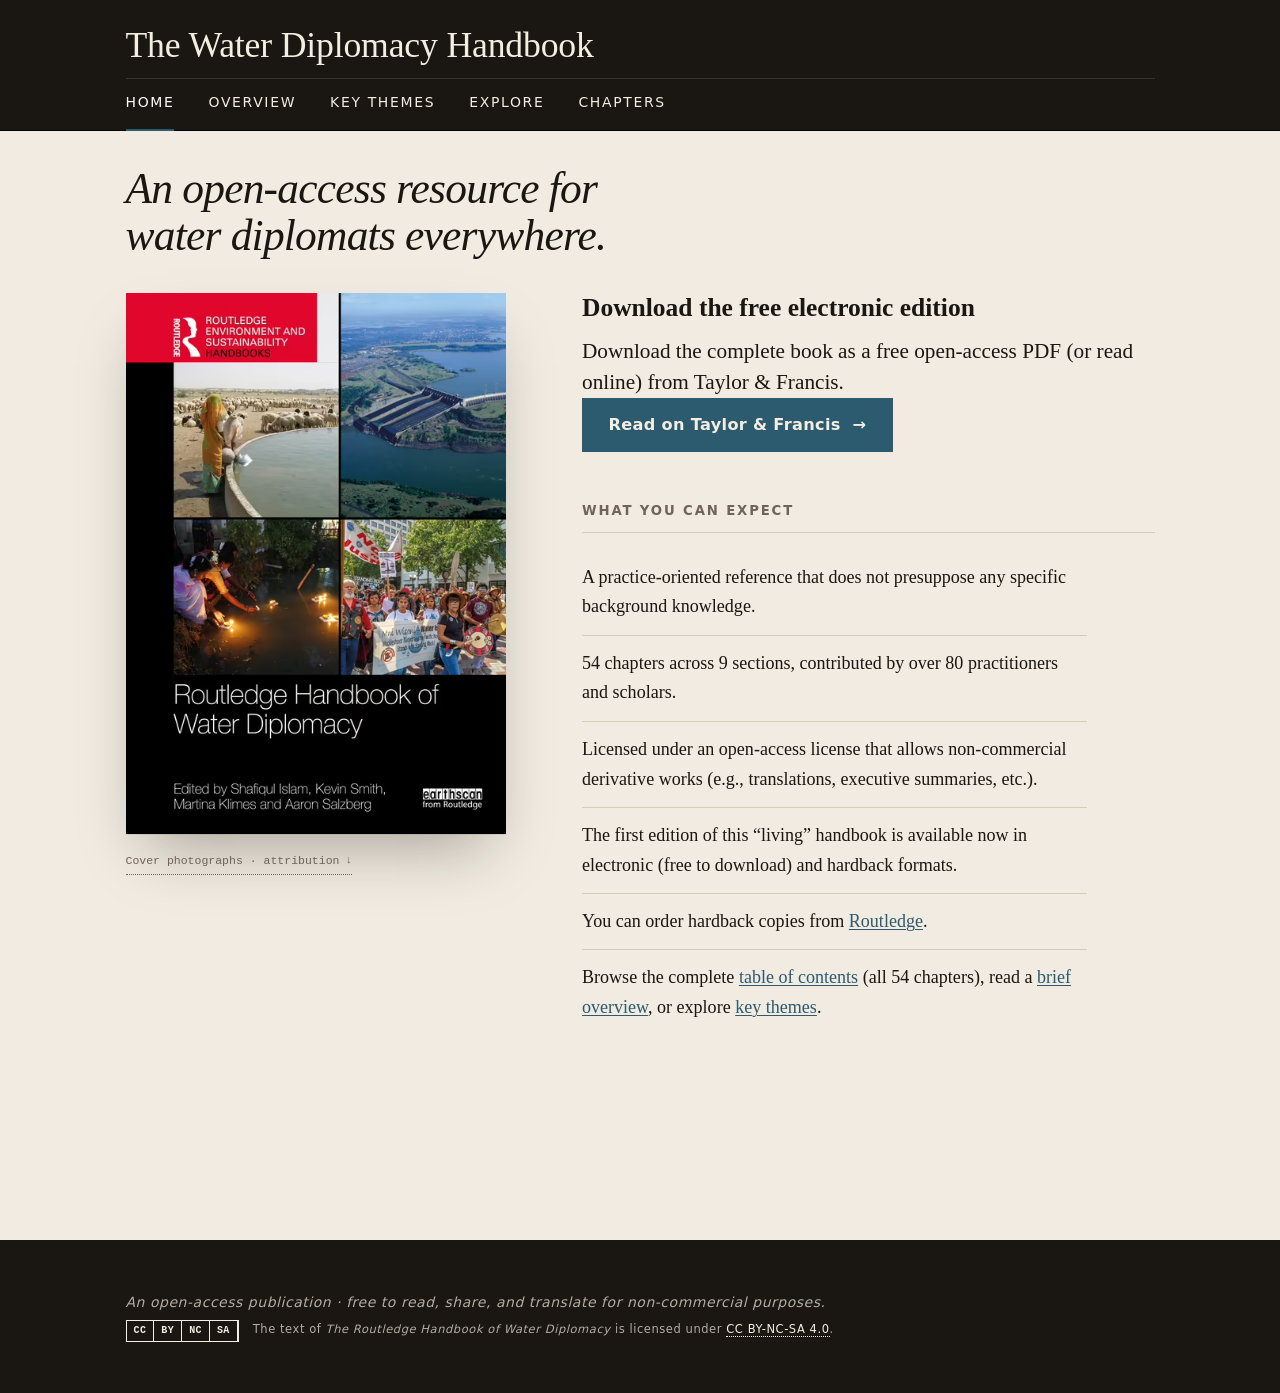
==== commit dbef60aa: "Publish 2026-07-16 site-audit fixes Exported from the source repo at 3a59a37. Changes:  - Move Chapt" ====
--- a/index.html
+++ b/index.html
@@ -3,12 +3,22 @@
 <head>
 	<meta charset="utf-8">
 	<meta name="viewport" content="width=device-width, initial-scale=1">
-	<title>The Water Diplomacy Handbook</title>
-	<meta name="description" content="An open-access resource for water diplomats everywhere. A practice-oriented reference, 54 chapters by 80+ contributors, available free as e-book and in hardback from Routledge.">
+	<title>Routledge Handbook of Water Diplomacy &mdash; Open Access</title>
+	<meta name="description" content="The Routledge Handbook of Water Diplomacy, free as an open-access PDF. 54 chapters by 80+ contributors, with reading pathways and per-chapter DOIs.">
 	<link rel="canonical" href="https://waterdiplomacyhandbook.com/">
 	<link rel="icon" href="/favicon.ico" sizes="any">
 	<link rel="icon" href="/favicon.svg" type="image/svg+xml">
 	<script>document.documentElement.classList.add("js");</script>
+	<!-- LCP: start the cover-image fetch before the render-blocking stylesheet.
+	     imagesrcset/imagesizes must stay byte-identical to the AVIF <source> in the
+	     homepage <picture>, or AVIF-capable browsers will download the image twice.
+	     Non-AVIF browsers skip this hint (type mismatch) and use the WebP/JPEG sources. -->
+	<link rel="preload" as="image" type="image/avif" fetchpriority="high"
+	      imagesrcset="assets/images/cover/cover-handbook-480.avif 480w,
+	                   assets/images/cover/cover-handbook-800.avif 800w,
+	                   assets/images/cover/cover-handbook-1200.avif 1200w,
+	                   assets/images/cover/cover-handbook-1800.avif 1800w"
+	      imagesizes="(min-width: 820px) 380px, calc(100vw - 3rem)">
 	<link rel="stylesheet" href="styles.css?v=20260523-pages">
 
 	<meta name="citation_title" content="Routledge Handbook of Water Diplomacy">
@@ -26,30 +36,31 @@
 
 	<meta property="og:type" content="book">
 	<meta property="og:site_name" content="The Water Diplomacy Handbook">
-	<meta property="og:title" content="The Water Diplomacy Handbook">
-	<meta property="og:description" content="An open-access resource for water diplomats everywhere. A practice-oriented reference, 54 chapters by 80+ contributors, available free as e-book and in hardback from Routledge.">
+	<meta property="og:title" content="Routledge Handbook of Water Diplomacy — Open Access">
+	<meta property="og:description" content="The Routledge Handbook of Water Diplomacy, free as an open-access PDF. 54 chapters by 80+ contributors, with reading pathways and per-chapter DOIs.">
 	<meta property="og:url" content="https://waterdiplomacyhandbook.com/">
-	<meta property="og:image" content="https://waterdiplomacyhandbook.com/assets/images/cover/cover-handbook.jpg">
-	<meta property="og:image:width" content="1800">
-	<meta property="og:image:height" content="2562">
+	<meta property="og:image" content="https://waterdiplomacyhandbook.com/assets/images/cover/cover-handbook-800.jpg">
+	<meta property="og:image:width" content="800">
+	<meta property="og:image:height" content="1138">
 	<meta property="og:image:alt" content="Routledge Handbook of Water Diplomacy book cover">
 	<meta property="book:isbn" content="978-1-003-17843-9">
 	<meta property="book:release_date" content="2026">
 	<meta name="twitter:card" content="summary_large_image">
-	<meta name="twitter:title" content="The Water Diplomacy Handbook">
-	<meta name="twitter:description" content="An open-access resource for water diplomats everywhere. 54 chapters by 80+ contributors, free e-book + Routledge hardback.">
-	<meta name="twitter:image" content="https://waterdiplomacyhandbook.com/assets/images/cover/cover-handbook.jpg">
+	<meta name="twitter:title" content="Routledge Handbook of Water Diplomacy — Open Access">
+	<meta name="twitter:description" content="The Routledge Handbook of Water Diplomacy, free as an open-access PDF. 54 chapters by 80+ contributors.">
+	<meta name="twitter:image" content="https://waterdiplomacyhandbook.com/assets/images/cover/cover-handbook-800.jpg">
 	<meta name="twitter:image:alt" content="Routledge Handbook of Water Diplomacy book cover">
 
 	<script type="application/ld+json">
 {
 	"@context": "https://schema.org",
 	"@type": "Book",
+	"@id": "https://waterdiplomacyhandbook.com/#book",
 	"name": "Routledge Handbook of Water Diplomacy",
 	"alternateName": "The Water Diplomacy Handbook",
 	"description": "An open-access reference for water diplomats. 54 chapters across 9 sections, by 80+ practitioners and scholars. Available free as e-book and in hardback from Routledge.",
 	"url": "https://waterdiplomacyhandbook.com/",
-	"image": "https://waterdiplomacyhandbook.com/assets/images/cover/cover-handbook.jpg",
+	"image": "https://waterdiplomacyhandbook.com/assets/images/cover/cover-handbook-800.jpg",
 	"isbn": [
 		"978-1-032-01389-3",
 		"978-1-032-01392-3",
@@ -129,7 +140,7 @@
 						                assets/images/cover/cover-handbook-1200.webp 1200w,
 						                assets/images/cover/cover-handbook-1800.webp 1800w"
 						        sizes="(min-width: 820px) 380px, calc(100vw - 3rem)">
-						<img src="assets/images/cover/cover-handbook.jpg"
+						<img src="assets/images/cover/cover-handbook-1800.jpg"
 						     srcset="assets/images/cover/cover-handbook-480.jpg 480w,
 						             assets/images/cover/cover-handbook-800.jpg 800w,
 						             assets/images/cover/cover-handbook-1200.jpg 1200w,
@@ -157,6 +168,7 @@
 				<div>
 					<h2>Download the free electronic edition</h2>
 					<p>
+						Download the complete book as a free open-access PDF (or read online) from Taylor &amp; Francis.<br>
 						<a href="https://www.taylorfrancis.com/books/oa-edit/10.4324/9781003178439/routledge-handbook-water-diplomacy-shafiqul-islam-kevin-smith-martina-klimes-aaron-salzberg">
 							Read on Taylor &amp; Francis &nbsp;→
 						</a>
--- a/styles.css
+++ b/styles.css
@@ -5,6 +5,8 @@
    =========================================================== */
 
 :root {
+	color-scheme: light;
+
 	/* Palette pulled from the cover --------------------------- */
 	--ink:       #1a1612;   /* warm black, the title-band black on the cover */
 	--ink-soft:  #2c2520;
@@ -119,7 +121,7 @@
 	margin-bottom: -1px;
 }
 .site-nav a:hover, .site-nav a:focus { color: #fff; }
-.site-nav a[aria-current="page"] {
+.site-nav a[aria-current="page"], .site-nav a[aria-current="true"] {
 	border-bottom-color: var(--accent);
 	color: #fff;
 }
@@ -313,6 +315,9 @@
 @media (min-width: 820px) {
 	.home-grid { grid-template-columns: minmax(280px, 380px) 1fr; gap: var(--s-8); }
 }
+@media (max-width: 819px) {
+	.home-grid figure { order: 2; }
+}
 .home-grid figure { margin: 0; }
 .home-grid figure picture,
 .home-grid figure img {
@@ -417,7 +422,6 @@
 	border-top: none;
 	padding-top: 0;
 }
-
 .cols {
 	display: grid;
 	grid-template-columns: 1fr;
@@ -510,6 +514,9 @@
 	column-gap: 0;
 	padding: var(--s-4) 0;
 }
+.themes-prose .theme-map li:last-child {
+	border-bottom: none;
+}
 .themes-prose .theme-map li > a {
 	grid-column: 2;
 	grid-row: 1;
@@ -569,6 +576,9 @@
 	margin-top: var(--s-7);
 	border-top: 1px solid var(--rule);
 	scroll-margin-top: var(--s-7);
+}
+.themes-prose .theme-map + .theme-section {
+	margin-top: 0;
 }
 .themes-prose .theme-number {
 	font-family: var(--sans);
@@ -994,6 +1004,7 @@
 .explore-prose .compass {
 	display: grid;
 	grid-template-columns: 1fr 1fr;
+	grid-template-rows: auto auto auto;
 	gap: 0;
 	border-top: 2px solid var(--ink);
 	position: relative;
@@ -1004,8 +1015,10 @@
 	border-bottom: 1px solid var(--rule);
 	min-width: 0;
 }
-.explore-prose .compass .quad.q-tl { border-right: 1px solid var(--rule); }
-.explore-prose .compass .quad.q-bl { border-right: 1px solid var(--rule); border-bottom: none; }
+.explore-prose .compass .quad.q-tl { grid-column: 1; grid-row: 1; border-right: 1px solid var(--rule); }
+.explore-prose .compass .quad.q-tr { grid-column: 2; grid-row: 1; }
+.explore-prose .compass .quad.q-bl { grid-column: 1; grid-row: 3; border-right: 1px solid var(--rule); border-bottom: none; }
+.explore-prose .compass .quad.q-br { grid-column: 2; grid-row: 3; }
 .explore-prose .compass .quad.q-br { border-bottom: none; }
 .explore-prose .compass .quad.within {
 	background: linear-gradient(135deg, rgba(44,90,111,.05) 0%, transparent 60%);
@@ -1061,12 +1074,17 @@
 }
 .explore-prose .compass .quad a:hover { color: var(--accent); border-bottom-color: currentColor; }
 .explore-prose .compass .center-tag {
-	position: absolute;
-	top: 50%; left: 50%;
-	transform: translate(-50%, -50%);
+	grid-column: 1 / -1;
+	grid-row: 2;
+	justify-self: center;
+	align-self: center;
+	transform: translateY(-50%);
+	position: relative;
+	z-index: 1;
 	background: var(--paper);
 	border: 1px solid var(--ink);
 	padding: 6px 12px;
+	margin: -1px 0 calc(-1 * var(--s-4));
 	font-family: var(--serif);
 	font-style: italic;
 	font-size: 1rem;
@@ -1280,7 +1298,7 @@
 	.site-nav li { border-top: 1px solid rgba(255,255,255,.12); }
 	.site-nav li:first-child { border-top: none; }
 	.site-nav a { display: block; padding: var(--s-3) 0; border-bottom: none; }
-	.site-nav a[aria-current="page"] {
+	.site-nav a[aria-current="page"], .site-nav a[aria-current="true"] {
 		border-bottom: none;
 		border-left: 3px solid var(--accent);
 		padding-left: var(--s-3);
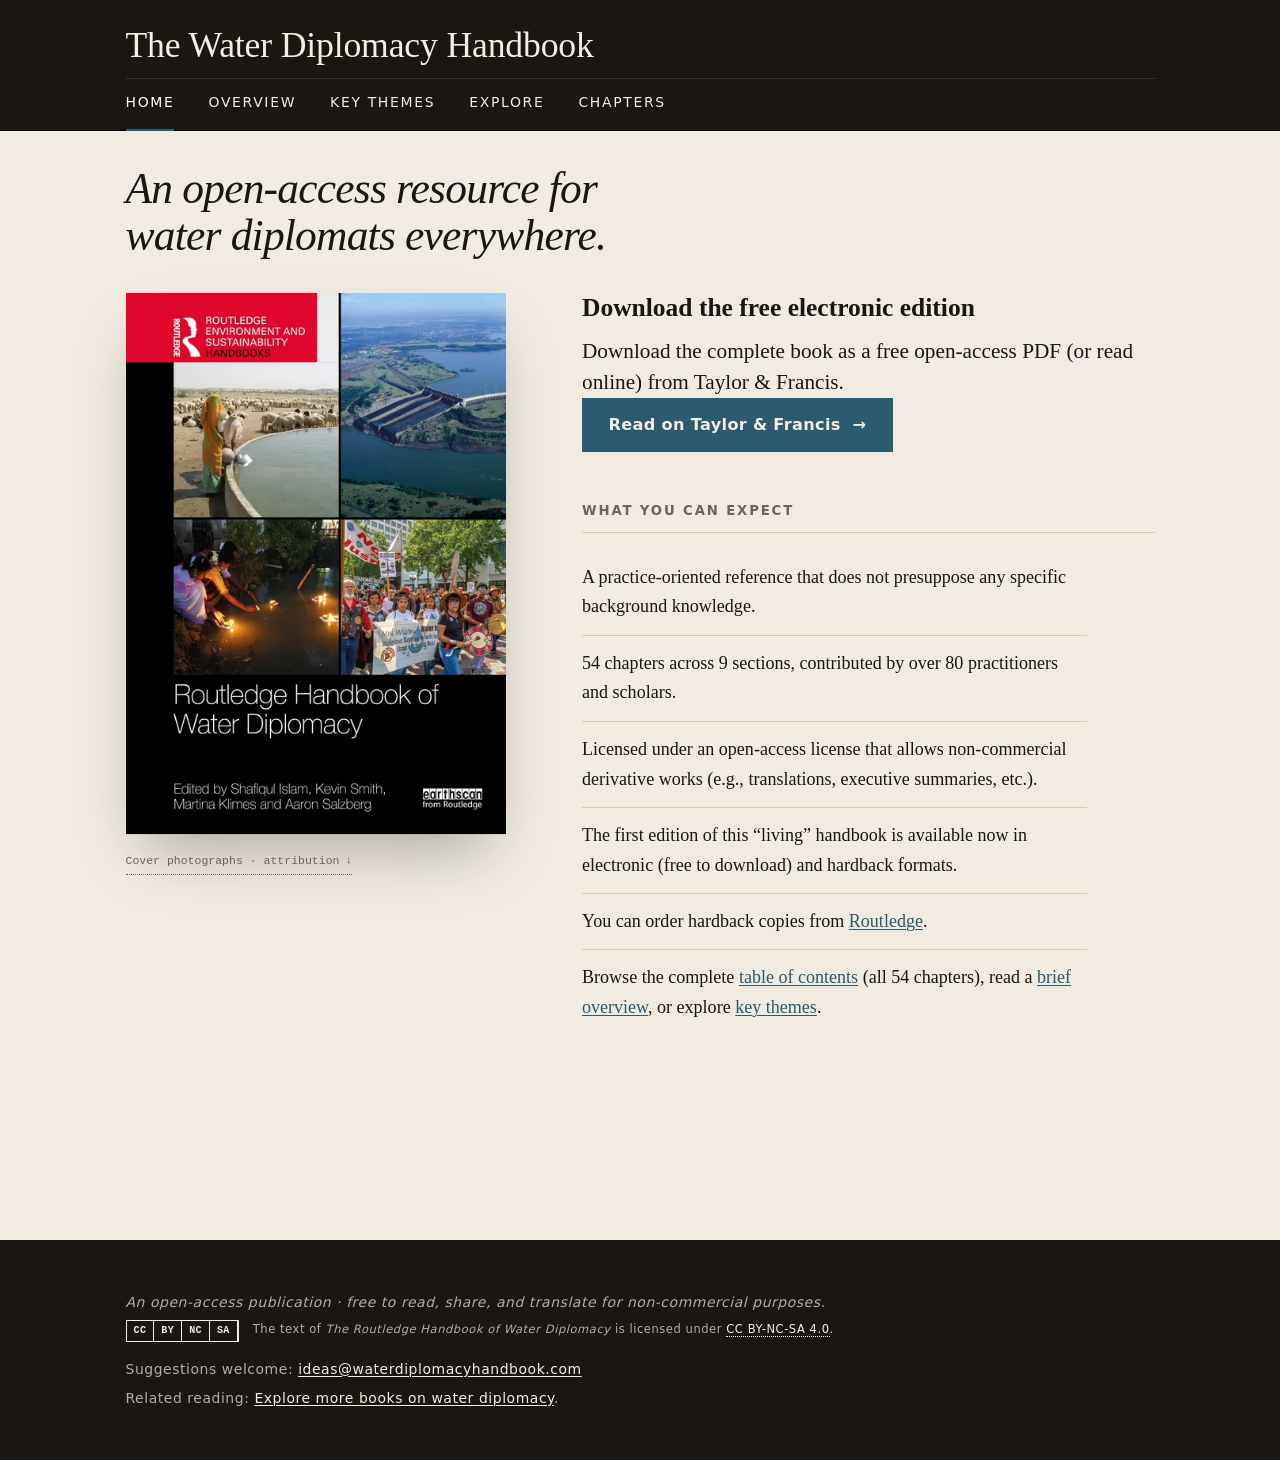
==== commit b0641f8c: "fix: add Handbook footer contact and related books links" ====
--- a/index.html
+++ b/index.html
@@ -201,6 +201,8 @@
 				</a>
 				<span class="oa-text">The text of <em>The Routledge Handbook of Water Diplomacy</em> is licensed under <a href="https://creativecommons.org/licenses/by-nc-sa/4.0/deed.en" rel="license">CC&nbsp;BY-NC-SA&nbsp;4.0</a>.</span>
 			</p>
+			<p class="footer-contact">Suggestions welcome: <a href="mailto:ideas@waterdiplomacyhandbook.com">ideas@waterdiplomacyhandbook.com</a></p>
+			<p class="footer-related">Related reading: <a href="https://waterdiplomacybooks.com/">Explore more books on water diplomacy</a>.</p>
 		</div>
 	</footer>
 	<script src="nav.js" defer></script>
--- a/styles.css
+++ b/styles.css
@@ -1248,6 +1248,8 @@
 }
 .site-footer p { margin: 0; max-width: none; color: rgba(244,237,225,.7); }
 .site-footer a { color: var(--on-ink); }
+.site-footer .footer-contact { margin-top: 16px; overflow-wrap: anywhere; }
+.site-footer .footer-related { margin-top: 6px; }
 
 /* --- Mobile tweaks --------------------------------------- */
 @media (max-width: 640px) {
